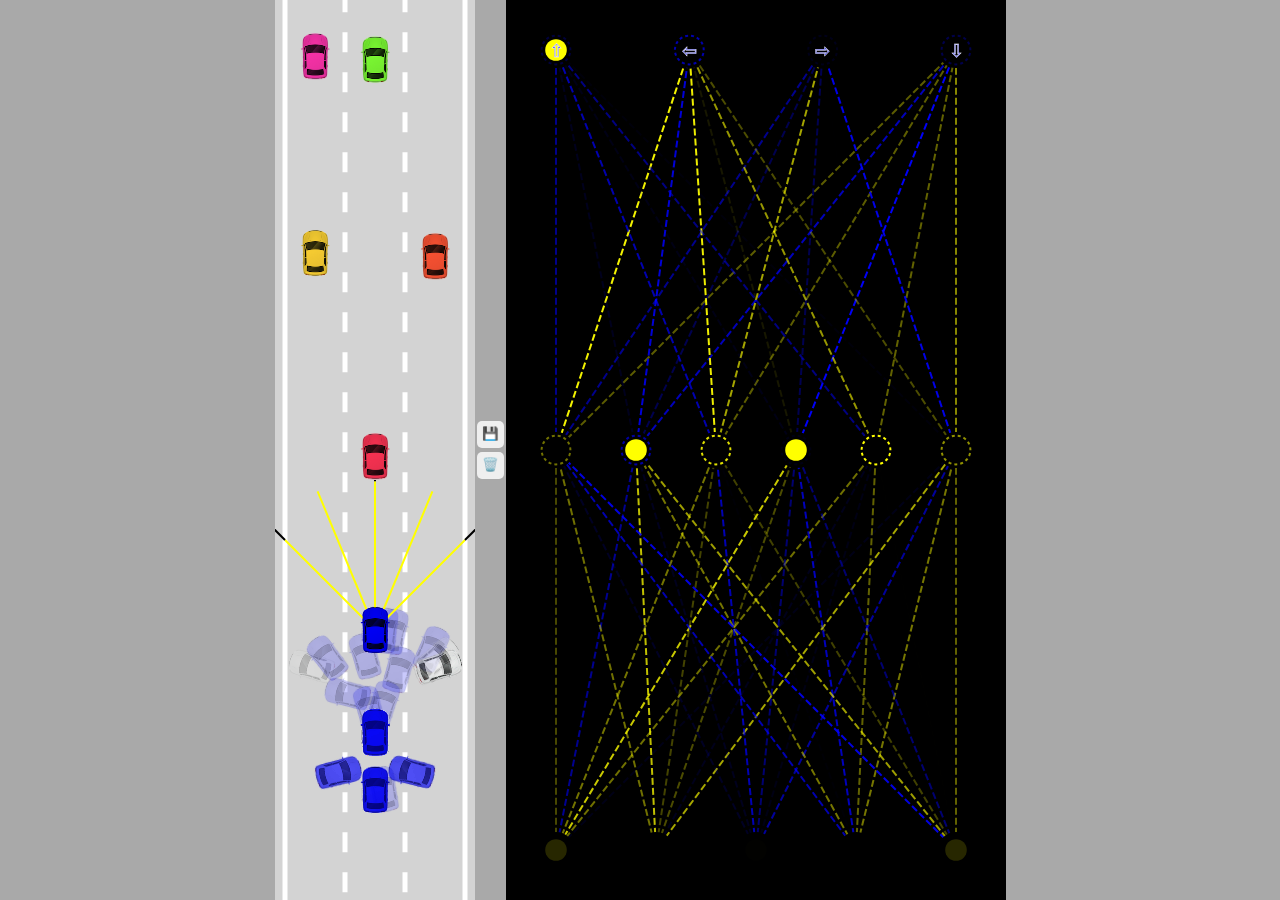
==== index.html @ bd233cbb "saving" ====
<!DOCTYPE html>
<head>
  <title>Self-driving car</title>
  <link rel="stylesheet" href="style.css">
</head>
<body>
  <canvas id="carCanvas"></canvas>
  <div id="verticalButtons">
    <button onclick="save()">💾</button>
    <button onclick="discard()">🗑️</button>
  </div>
  <canvas id="networkCanvas"></canvas>
  <script src="visualizer.js"></script>
  <script src="network.js"></script>
  <script src="sensor.js"></script>
  <script src="utils.js"></script>
  <script src="road.js"></script>
  <script src="controls.js"></script>
  <script src="car.js"></script>
  <script src="main.js"></script>
</body>
</html>
---- style.css ----
body{
  margin: 0;
  background: darkgray;
  overflow: hidden;
  display: flex;
  justify-content: center;
  align-items: center;
}

#verticalButtons{
  display: flex;
  flex-direction: column;
}
button {
  border: none;
  border-radius: 5px;
  padding: 5px 5px 7px 5px;
  margin: 2px;
  cursor: pointer;
}
button:hover{
  background: blue;
}

#networkCanvas{
  background: black;
}
#carCanvas{
  background: lightgray;
}
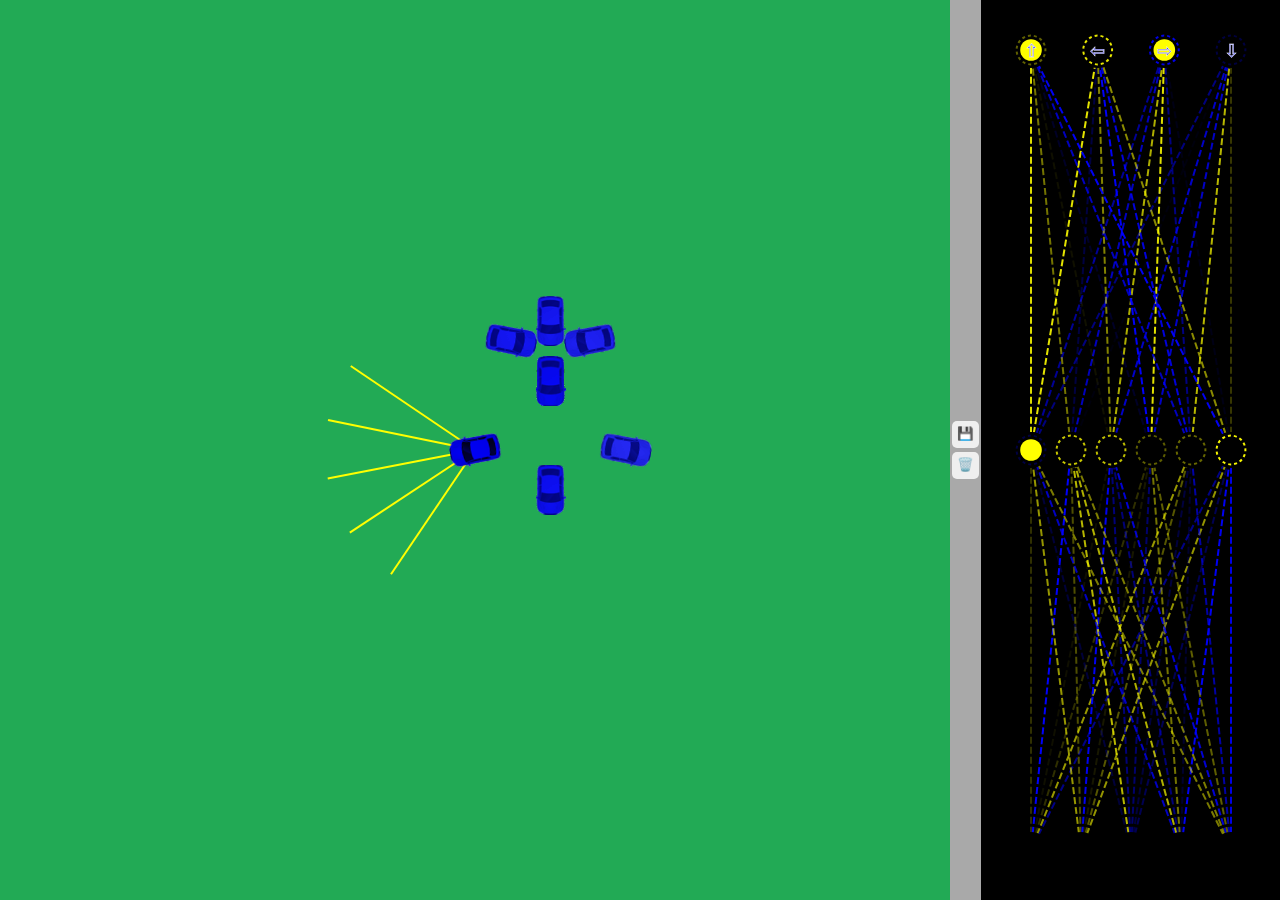
==== commit 9c8e2eca: "integrating autonomous car into the virtual world" ====
--- a/index.html
+++ b/index.html
@@ -10,11 +10,38 @@
     <button onclick="discard()">🗑️</button>
   </div>
   <canvas id="networkCanvas"></canvas>
+  <script src="world/js/world.js"></script>
+  <script src="world/js/viewport.js"></script>
+  <script src="world/js/markings/marking.js"></script>
+  <script src="world/js/markings/stop.js"></script>
+  <script src="world/js/markings/start.js"></script>
+  <script src="world/js/markings/crossing.js"></script>
+  <script src="world/js/markings/parking.js"></script>
+  <script src="world/js/markings/light.js"></script>
+  <script src="world/js/markings/yield.js"></script>
+  <script src="world/js/markings/target.js"></script>
+  <script src="world/js/editors/markingEditor.js"></script>
+  <script src="world/js/editors/graphEditor.js"></script>
+  <script src="world/js/editors/stopEditor.js"></script>
+  <script src="world/js/editors/startEditor.js"></script>
+  <script src="world/js/editors/crossingEditor.js"></script>
+  <script src="world/js/editors/parkingEditor.js"></script>
+  <script src="world/js/editors/lightEditor.js"></script>
+  <script src="world/js/editors/targetEditor.js"></script>
+  <script src="world/js/editors/yieldEditor.js"></script>
+  <script src="world/js/items/tree.js"></script>
+  <script src="world/js/items/building.js"></script>
+  <script src="world/js/math/utils.js"></script>
+  <script src="world/js/math/graph.js"></script>
+  <script src="world/js/primitives/point.js"></script>
+  <script src="world/js/primitives/segment.js"></script>
+  <script src="world/js/primitives/polygon.js"></script>
+  <script src="world/js/primitives/envelope.js"></script>
+
   <script src="visualizer.js"></script>
   <script src="network.js"></script>
   <script src="sensor.js"></script>
   <script src="utils.js"></script>
-  <script src="road.js"></script>
   <script src="controls.js"></script>
   <script src="car.js"></script>
   <script src="main.js"></script>
--- a/style.css
+++ b/style.css
@@ -26,5 +26,5 @@
   background: black;
 }
 #carCanvas{
-  background: lightgray;
+  background: #2a5;
 }
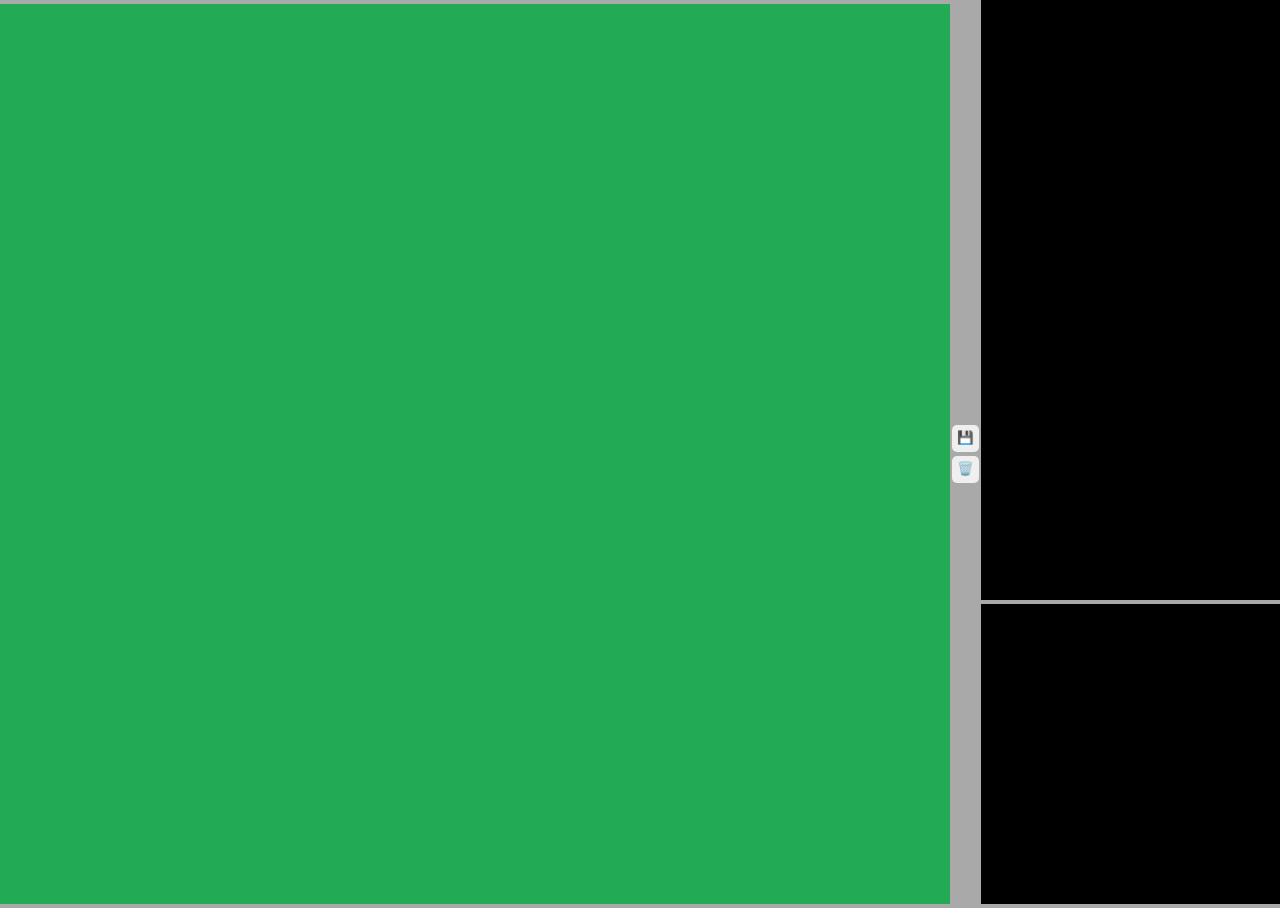
==== commit 39f36a1e: "lecture 11 done - Phase 2 completed" ====
--- a/index.html
+++ b/index.html
@@ -9,7 +9,11 @@
     <button onclick="save()">💾</button>
     <button onclick="discard()">🗑️</button>
   </div>
-  <canvas id="networkCanvas"></canvas>
+  <div>
+    <canvas id="networkCanvas"></canvas>
+    <canvas id="miniMapCanvas"></canvas>
+  </div>
+
   <script src="world/js/world.js"></script>
   <script src="world/js/viewport.js"></script>
   <script src="world/js/markings/marking.js"></script>
@@ -38,6 +42,9 @@
   <script src="world/js/primitives/polygon.js"></script>
   <script src="world/js/primitives/envelope.js"></script>
 
+  <script src="world/saves/home.world"></script>
+
+  <script src="miniMap.js"></script>
   <script src="visualizer.js"></script>
   <script src="network.js"></script>
   <script src="sensor.js"></script>
--- a/style.css
+++ b/style.css
@@ -22,6 +22,9 @@
   background: blue;
 }
 
+#miniMapCanvas{
+  background: black;
+}
 #networkCanvas{
   background: black;
 }
